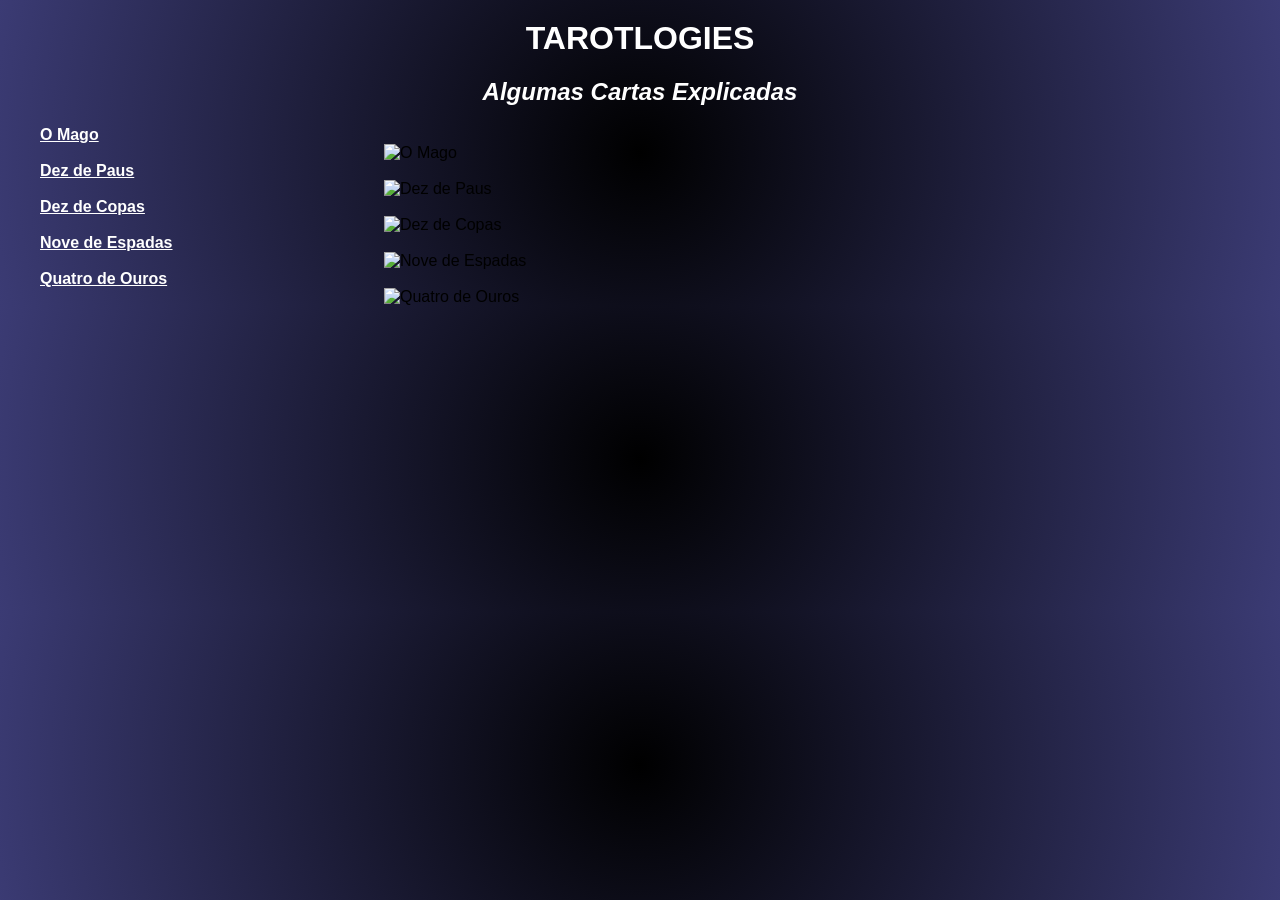
==== index.html @ f6b9224a "Add files via upload" ====
<!DOCTYPE html>
<html lang="pt-br">
<head>
    <meta charset="UTF-8">
    <meta name="viewport" content="width=device-width, initial-scale=1.0">
    <link rel="shortcut icon" type="image/x-icon" href="imagens/solzin.ico">
    <link rel="stylesheet" href="estilocapoeira.css">
    <title>Tarotlogies - 5 Cartas Explicadas</title>
</head>
<body>
    <h1><strong>TAROTLOGIES</strong></h1>
    <h2><i>Algumas Cartas Explicadas</i></h2>
    <a href="mago.html"><strong>O Mago</strong></a>
    <img src="imagens/mago.jpg" alt="O Mago" style="display: block; margin-left: auto; margin-right: auto; width: 40%;">
    
    <a href="dezpaus.html"><strong>Dez de Paus</strong></a>
    <img src="imagens/dezpaus.jpg" alt="Dez de Paus" style="display: block; margin-left: auto; margin-right: auto; width: 40%;">
     
    <a href="dezcopas.html"><strong>Dez de Copas</strong></a>
    <img src="imagens/dezcopas.jpg" alt="Dez de Copas" style="display: block; margin-left: auto; margin-right: auto; width: 40%;">
     
    <a href="noveespadas.html"><strong>Nove de Espadas</strong></a>
    <img src="imagens/noveespadas.webp" alt="Nove de Espadas" style="display: block; margin-left: auto; margin-right: auto; width: 40%;">
     
    <a href="quatroouros.html"><strong>Quatro de Ouros</strong></a>
    <img src="imagens/quatro-de-ouros.jpg" alt="Quatro de Ouros" style="display: block; margin-left: auto; margin-right: auto; width: 40%;">
    </body>
    </body>
</html>
---- estilocapoeira.css ----
body {font-family: Arial, sans-serif; margin: 0; padding: 0; background-image: radial-gradient(circle, black, rgb(59, 59, 116));}
h1 {text-align: center; margin-top: 20px; color : white;}
h2 {text-align: center; margin-top: 10px; color: white;}
a {color: white; text-align: center; margin: 40px;}
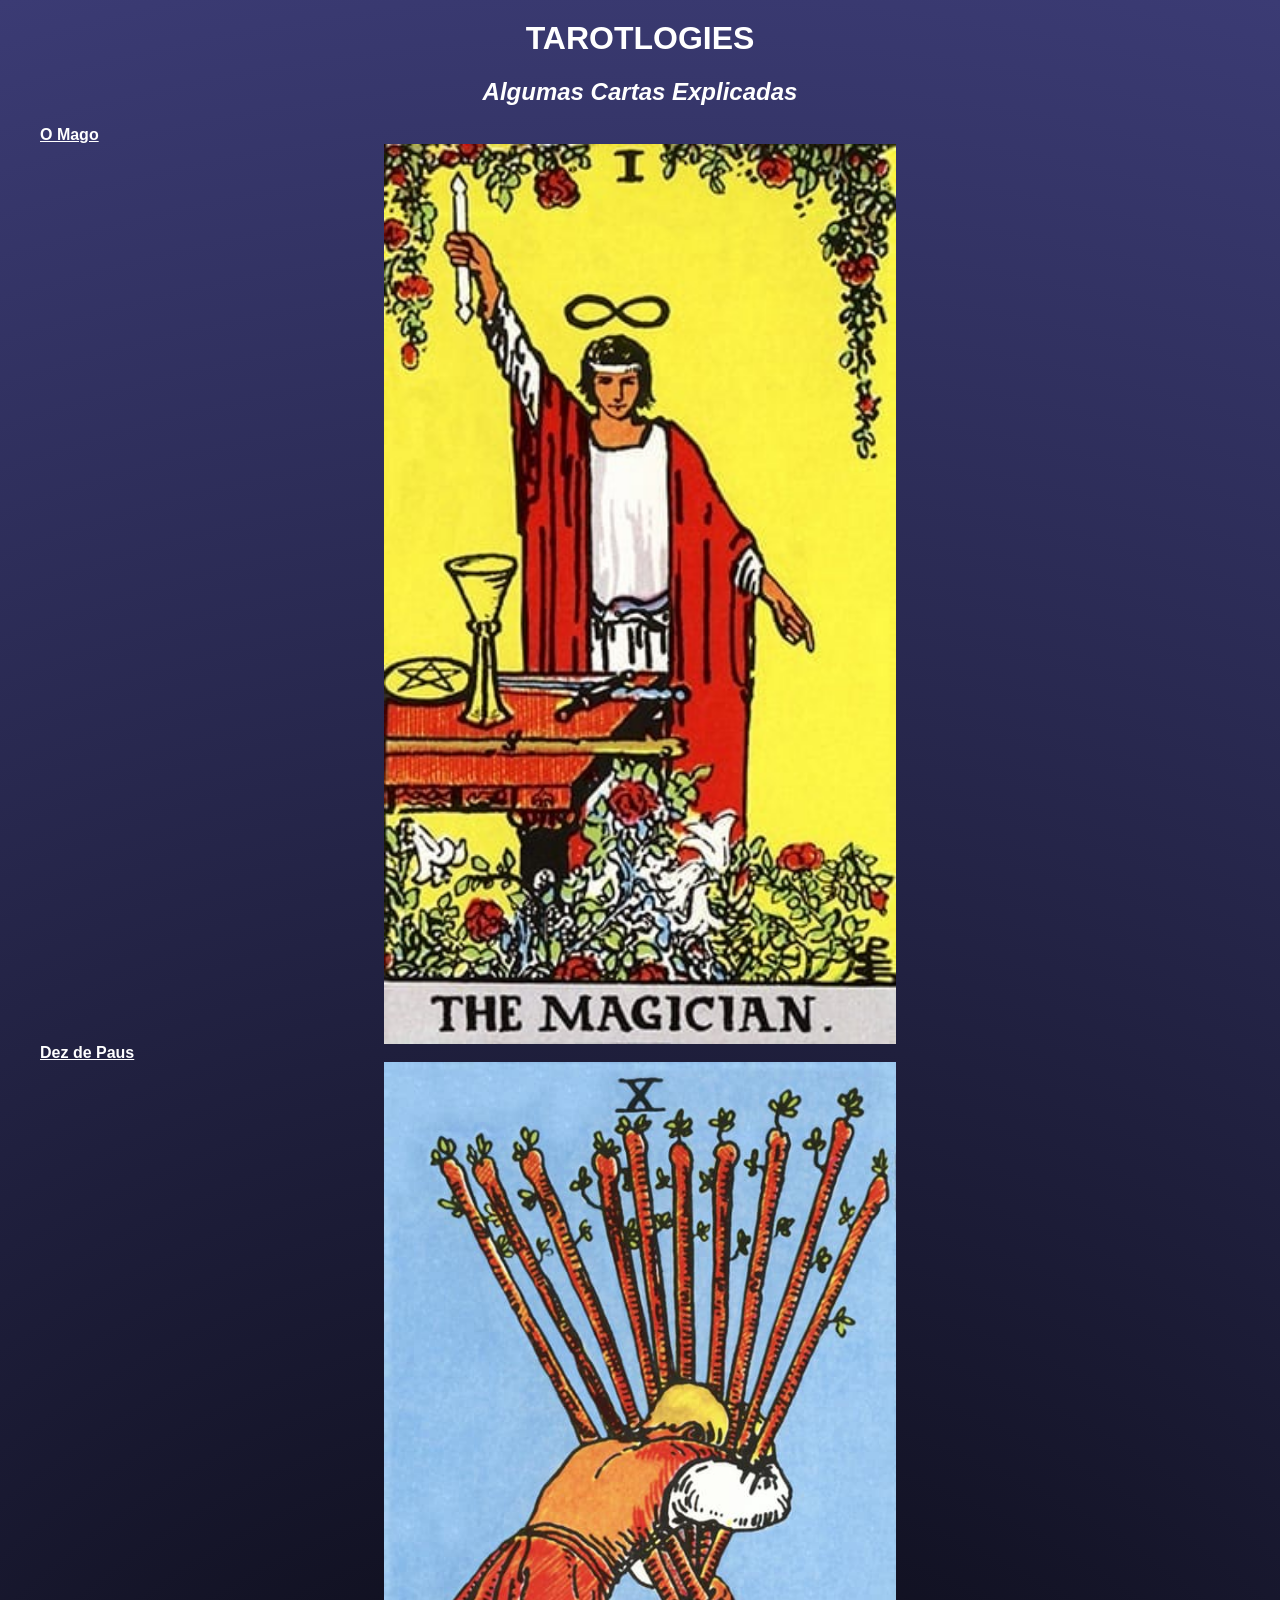
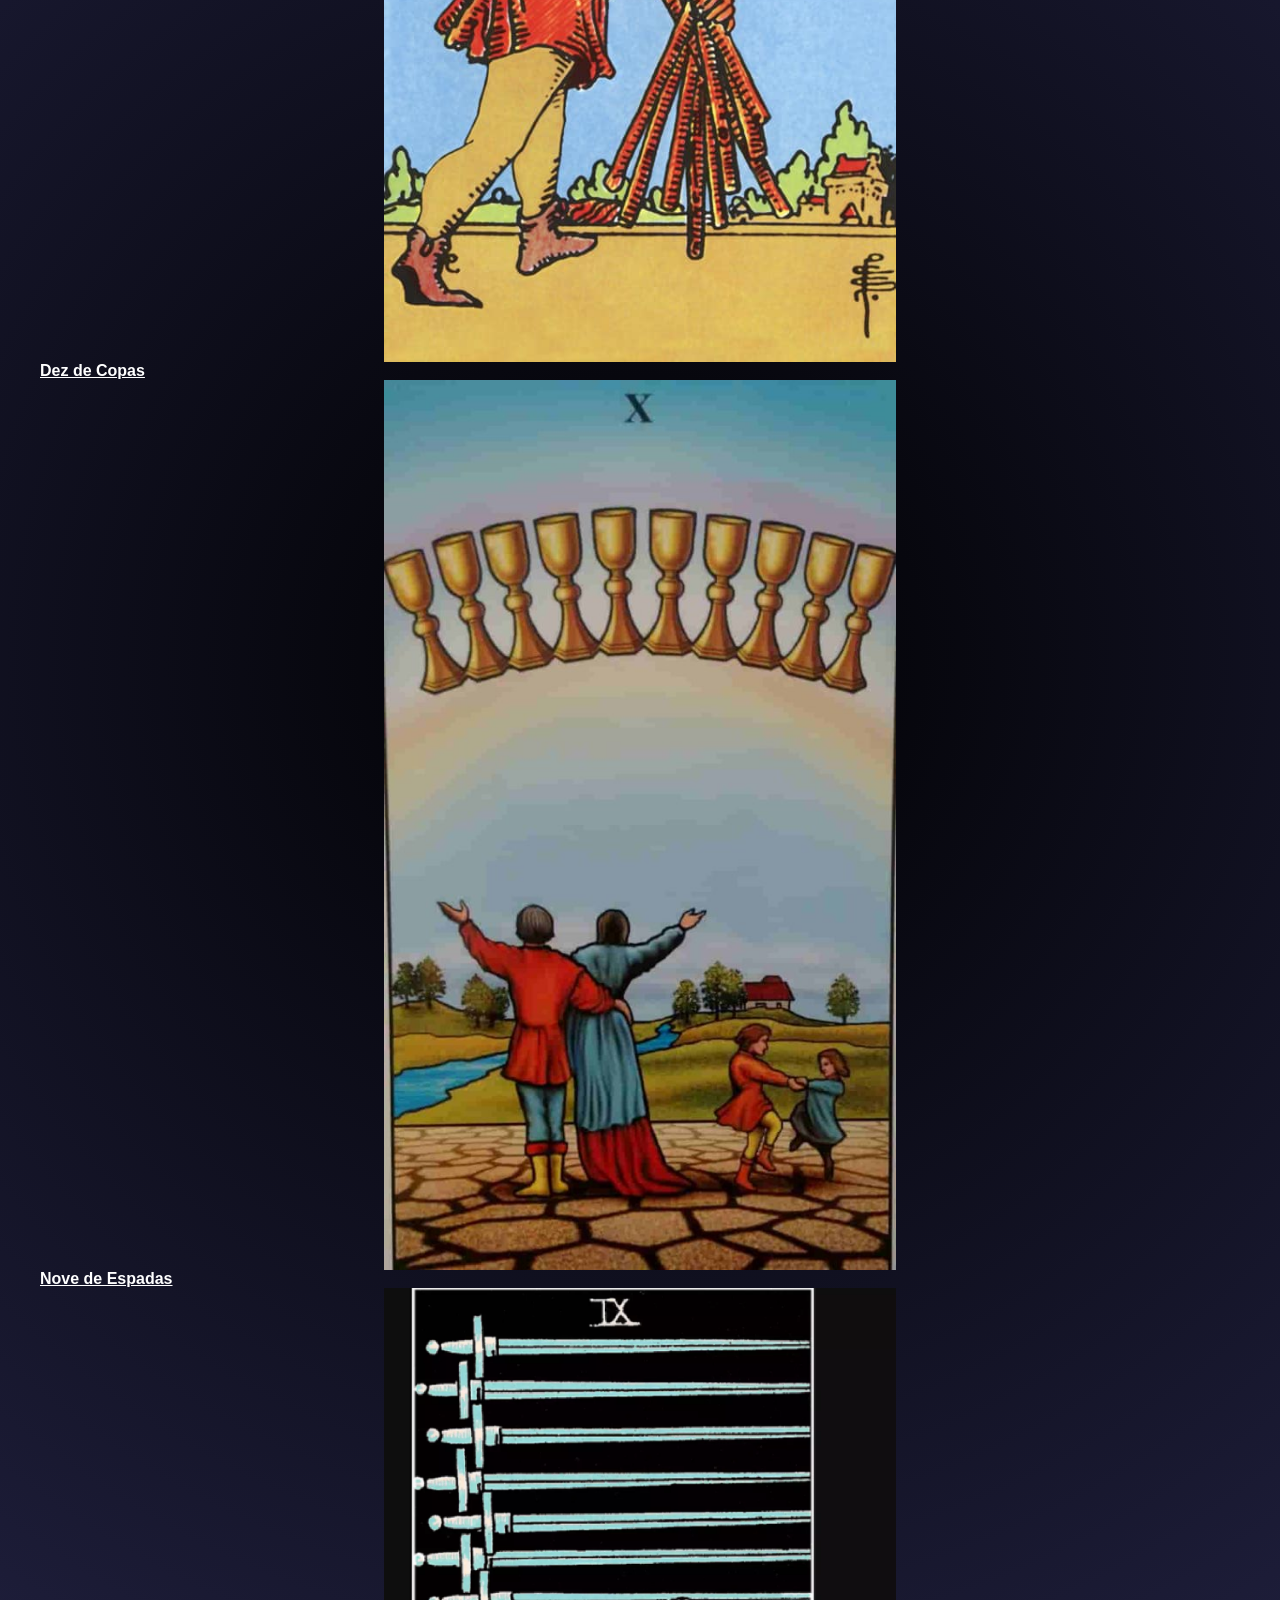
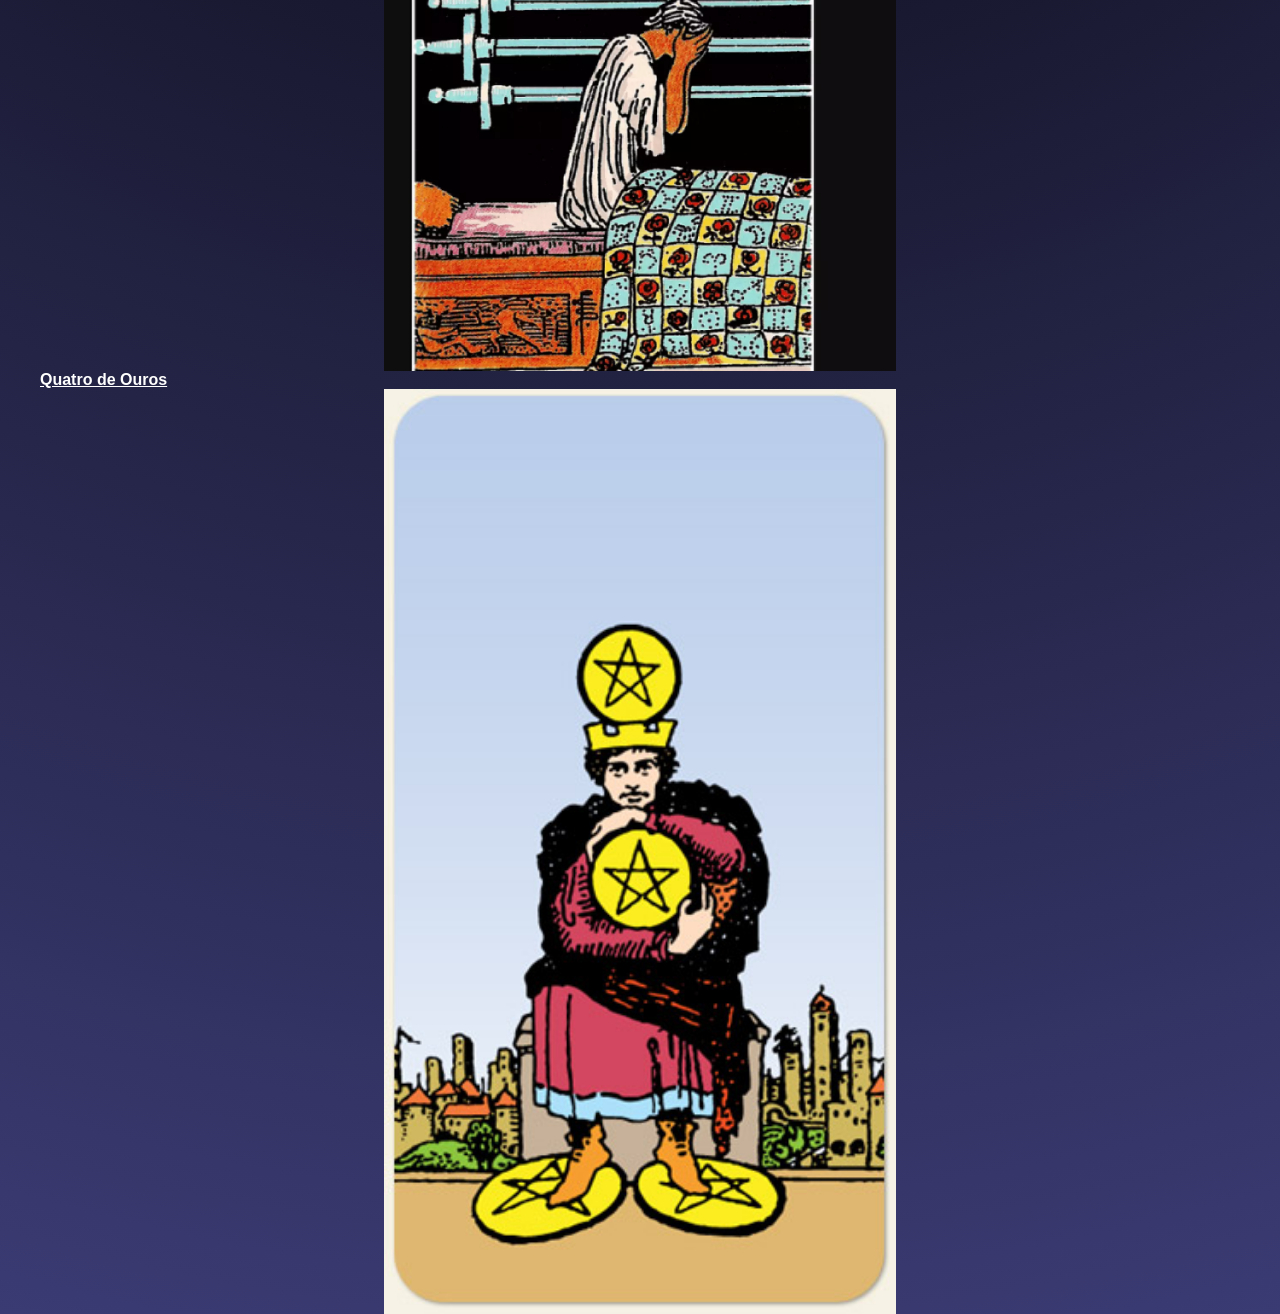
==== commit 91fe78e8: "Update index.html" ====
--- a/index.html
+++ b/index.html
@@ -11,19 +11,19 @@
     <h1><strong>TAROTLOGIES</strong></h1>
     <h2><i>Algumas Cartas Explicadas</i></h2>
     <a href="mago.html"><strong>O Mago</strong></a>
-    <img src="imagens/mago.jpg" alt="O Mago" style="display: block; margin-left: auto; margin-right: auto; width: 40%;">
+    <img src="mago.jpg" alt="O Mago" style="display: block; margin-left: auto; margin-right: auto; width: 40%;">
     
     <a href="dezpaus.html"><strong>Dez de Paus</strong></a>
-    <img src="imagens/dezpaus.jpg" alt="Dez de Paus" style="display: block; margin-left: auto; margin-right: auto; width: 40%;">
+    <img src="dezpaus.jpg" alt="Dez de Paus" style="display: block; margin-left: auto; margin-right: auto; width: 40%;">
      
     <a href="dezcopas.html"><strong>Dez de Copas</strong></a>
-    <img src="imagens/dezcopas.jpg" alt="Dez de Copas" style="display: block; margin-left: auto; margin-right: auto; width: 40%;">
+    <img src="dezcopas.jpg" alt="Dez de Copas" style="display: block; margin-left: auto; margin-right: auto; width: 40%;">
      
     <a href="noveespadas.html"><strong>Nove de Espadas</strong></a>
-    <img src="imagens/noveespadas.webp" alt="Nove de Espadas" style="display: block; margin-left: auto; margin-right: auto; width: 40%;">
+    <img src="noveespadas.webp" alt="Nove de Espadas" style="display: block; margin-left: auto; margin-right: auto; width: 40%;">
      
     <a href="quatroouros.html"><strong>Quatro de Ouros</strong></a>
-    <img src="imagens/quatro-de-ouros.jpg" alt="Quatro de Ouros" style="display: block; margin-left: auto; margin-right: auto; width: 40%;">
+    <img src="quatro-de-ouros.jpg" alt="Quatro de Ouros" style="display: block; margin-left: auto; margin-right: auto; width: 40%;">
     </body>
     </body>
-</html>+</html>
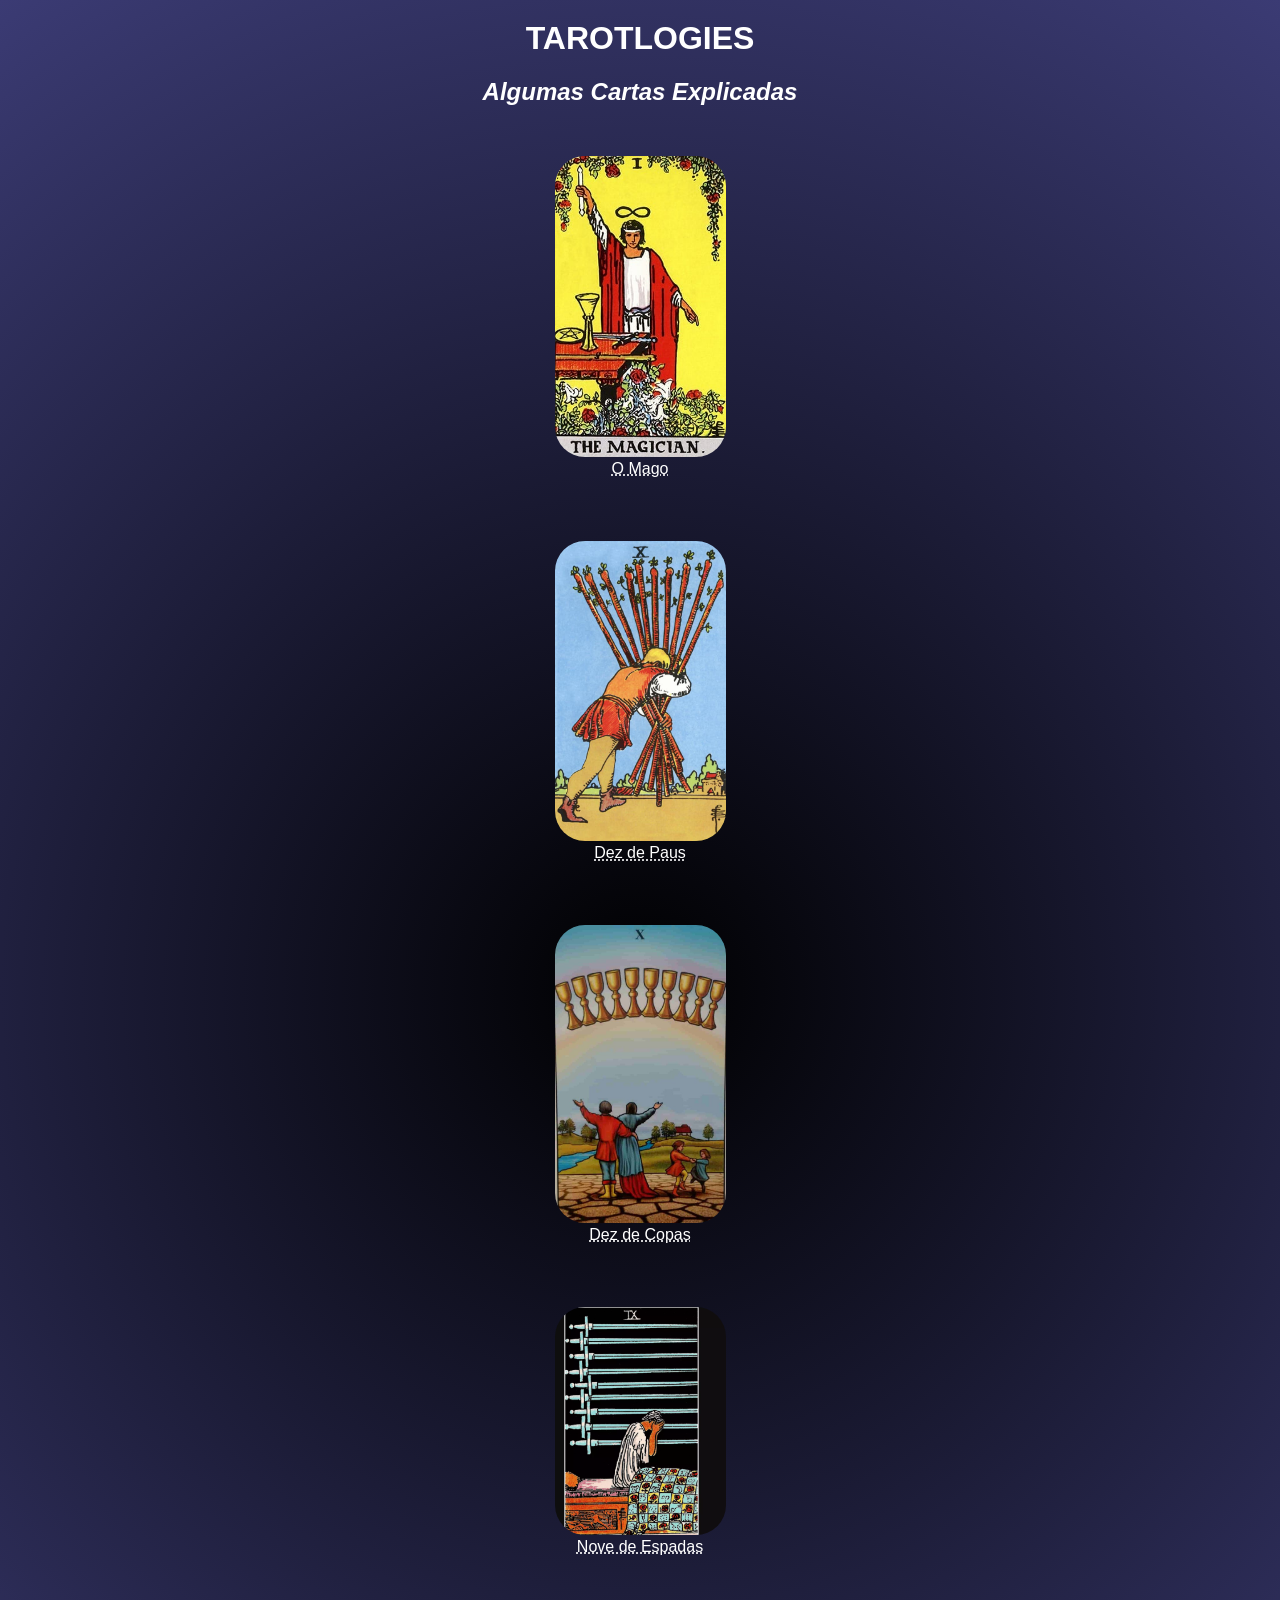
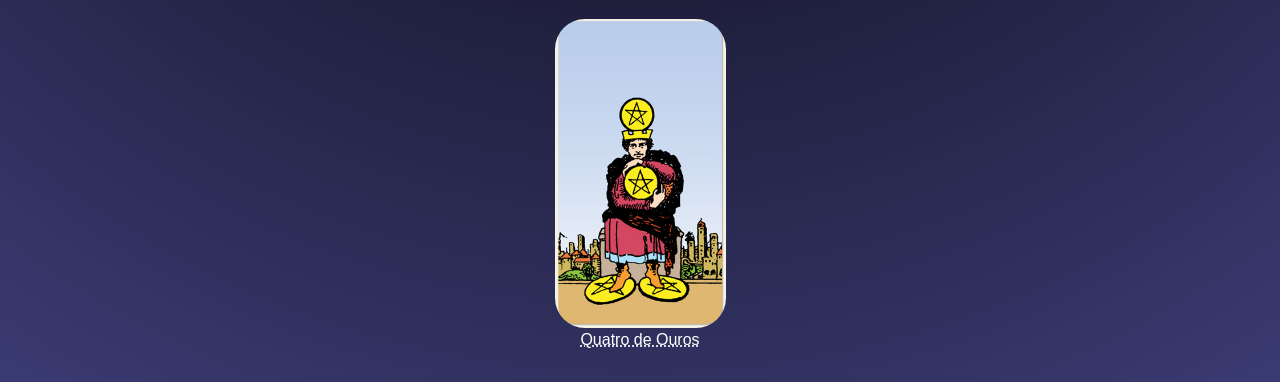
==== commit c053fc13: "Update index.html" ====
--- a/index.html
+++ b/index.html
@@ -3,27 +3,48 @@
 <head>
     <meta charset="UTF-8">
     <meta name="viewport" content="width=device-width, initial-scale=1.0">
-    <link rel="shortcut icon" type="image/x-icon" href="imagens/solzin.ico">
+    <link rel="shortcut icon" type="image/x-icon" href="solzin.ico">
     <link rel="stylesheet" href="estilocapoeira.css">
     <title>Tarotlogies - 5 Cartas Explicadas</title>
 </head>
 <body>
     <h1><strong>TAROTLOGIES</strong></h1>
     <h2><i>Algumas Cartas Explicadas</i></h2>
-    <a href="mago.html"><strong>O Mago</strong></a>
-    <img src="mago.jpg" alt="O Mago" style="display: block; margin-left: auto; margin-right: auto; width: 40%;">
     
-    <a href="dezpaus.html"><strong>Dez de Paus</strong></a>
-    <img src="dezpaus.jpg" alt="Dez de Paus" style="display: block; margin-left: auto; margin-right: auto; width: 40%;">
-     
-    <a href="dezcopas.html"><strong>Dez de Copas</strong></a>
-    <img src="dezcopas.jpg" alt="Dez de Copas" style="display: block; margin-left: auto; margin-right: auto; width: 40%;">
-     
-    <a href="noveespadas.html"><strong>Nove de Espadas</strong></a>
-    <img src="noveespadas.webp" alt="Nove de Espadas" style="display: block; margin-left: auto; margin-right: auto; width: 40%;">
-     
-    <a href="quatroouros.html"><strong>Quatro de Ouros</strong></a>
-    <img src="quatro-de-ouros.jpg" alt="Quatro de Ouros" style="display: block; margin-left: auto; margin-right: auto; width: 40%;">
-    </body>
-    </body>
+<figure>
+    <a href="mago.html">
+        <img src="mago.jpg" alt="O Mago" style="margin-left: auto; margin-right: auto; width: 15%;">
+    </a>
+    <figcaption><abbr title="O Mago é uma carta do Tarô que simboliza a habilidade de manifestar desejos e transformar ideias em realidade...">O Mago</abbr></figcaption>
+</figure>
+    
+<figure>
+    <a href="dezpaus.html">
+        <img src="dezpaus.jpg" alt="Dez de Paus" style="margin-left: auto; margin-right: auto; width: 15%;">
+    </a>
+    <figcaption><abbr title="O Dez de Paus é uma carta do Tarô que simboliza a transformação...">Dez de Paus</abbr></figcaption>
+</figure>
+
+<figure>
+    <a href="dezcopas.html">
+        <img src="dezcopas.jpg" alt="Dez de Copas" style="margin-left: auto; margin-right: auto; width: 15%;">
+    </a>
+    <figcaption><abbr title="O Dez de Copas é uma carta do Tarô que simboliza a abundância emocional...">Dez de Copas</abbr></figcaption>
+</figure>
+
+<figure>
+    <a href="noveespadas.html">
+        <img src="noveespadas.webp" alt="Nove de Espadas" style="margin-left: auto; margin-right: auto; width: 15%;">
+    </a>
+    <figcaption><abbr title="O Nove de Espadas é uma carta do Tarô que simboliza a confronto e a necessidade de superar desafios...">Nove de Espadas</abbr></figcaption>
+</figure>
+
+<figure>
+    <a href="quatroouros.html">
+        <img src="quatro-de-ouros.jpg" alt="Quatro de Ouros" style="margin-left: auto; margin-right: auto; width: 15%;">
+    </a>
+    <figcaption><abbr title="O Quatro de Ouros é uma carta do Tarô que simboliza a estabilidade e a segurança...">Quatro de Ouros</abbr></figcaption>
+</figure>
+
+</body>
 </html>
--- a/estilocapoeira.css
+++ b/estilocapoeira.css
@@ -1,4 +1,20 @@
 body {font-family: Arial, sans-serif; margin: 0; padding: 0; background-image: radial-gradient(circle, black, rgb(59, 59, 116));}
 h1 {text-align: center; margin-top: 20px; color : white;}
 h2 {text-align: center; margin-top: 10px; color: white;}
-a {color: white; text-align: center; margin: 40px;}+figure {
+  padding: 30px;
+  margin-top: auto;
+  margin-bottom: auto;}
+
+img {
+  display: block;
+  margin-left: auto;
+  margin-right: auto;
+  width: 15%;
+  border-radius: 30px;}
+
+figcaption {
+  color: white;
+  font-style: bold;
+  padding: 3px;
+  text-align: center;}
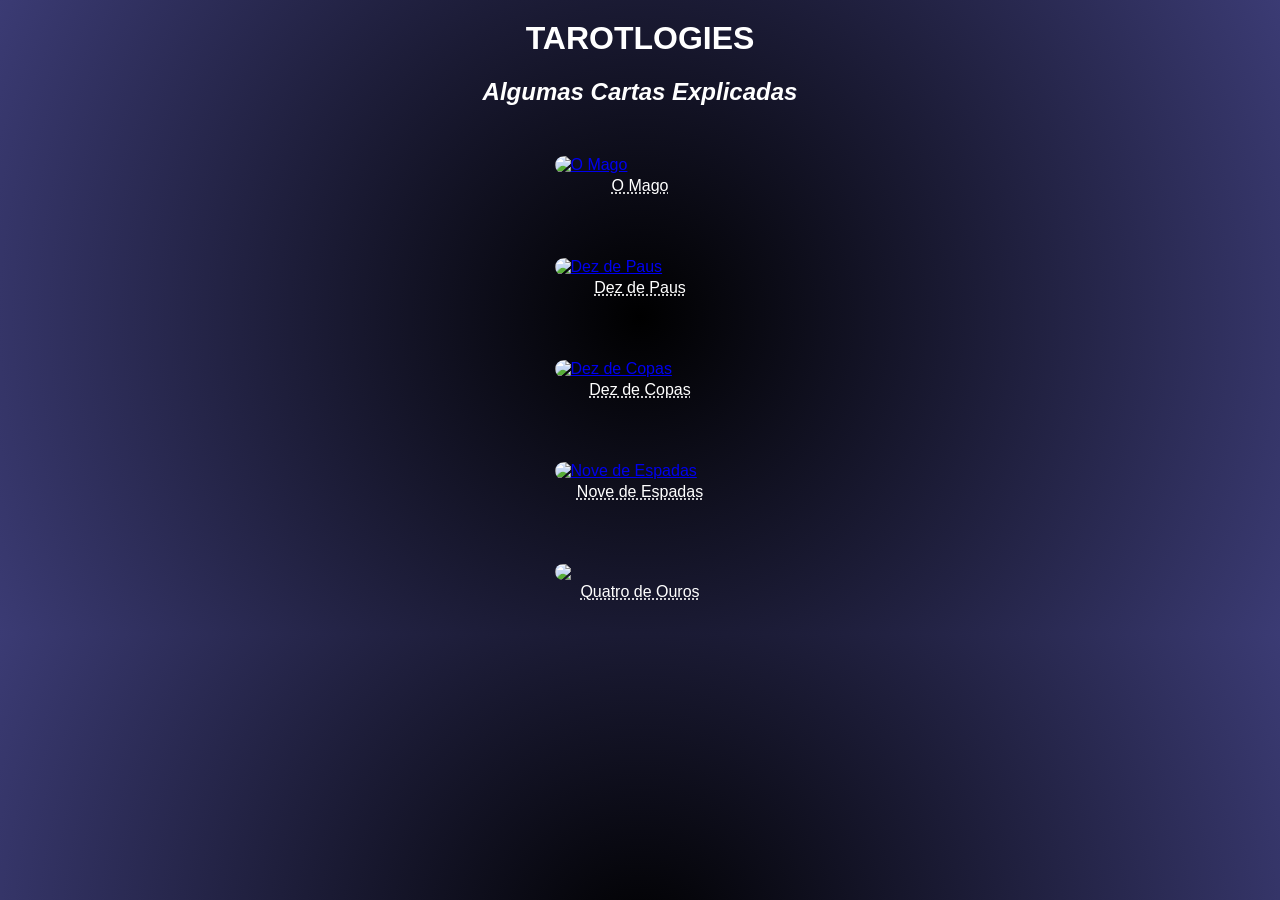
==== commit 06a9ce8e: "Update index.html" ====
--- a/index.html
+++ b/index.html
@@ -13,38 +13,41 @@
     
 <figure>
     <a href="mago.html">
-        <img src="mago.jpg" alt="O Mago" style="margin-left: auto; margin-right: auto; width: 15%;">
+        <img src="mago.jpeg" alt="O Mago" style="margin-left: auto; margin-right: auto; width: 15%;">
     </a>
     <figcaption><abbr title="O Mago é uma carta do Tarô que simboliza a habilidade de manifestar desejos e transformar ideias em realidade...">O Mago</abbr></figcaption>
 </figure>
-    
+
 <figure>
     <a href="dezpaus.html">
-        <img src="dezpaus.jpg" alt="Dez de Paus" style="margin-left: auto; margin-right: auto; width: 15%;">
+        <img src="dezpaus.jpeg" alt="Dez de Paus" style="margin-left: auto; margin-right: auto; width: 15%;">
     </a>
     <figcaption><abbr title="O Dez de Paus é uma carta do Tarô que simboliza a transformação...">Dez de Paus</abbr></figcaption>
 </figure>
 
 <figure>
     <a href="dezcopas.html">
-        <img src="dezcopas.jpg" alt="Dez de Copas" style="margin-left: auto; margin-right: auto; width: 15%;">
+        <img src="dezcopas.jpeg" alt="Dez de Copas" style="margin-left: auto; margin-right: auto; width: 15%;">
     </a>
     <figcaption><abbr title="O Dez de Copas é uma carta do Tarô que simboliza a abundância emocional...">Dez de Copas</abbr></figcaption>
 </figure>
 
 <figure>
     <a href="noveespadas.html">
-        <img src="noveespadas.webp" alt="Nove de Espadas" style="margin-left: auto; margin-right: auto; width: 15%;">
+        <img src="noveespadas.jpeg" alt="Nove de Espadas" style="margin-left: auto; margin-right: auto; width: 15%;">
     </a>
     <figcaption><abbr title="O Nove de Espadas é uma carta do Tarô que simboliza a confronto e a necessidade de superar desafios...">Nove de Espadas</abbr></figcaption>
 </figure>
 
 <figure>
     <a href="quatroouros.html">
-        <img src="quatro-de-ouros.jpg" alt="Quatro de Ouros" style="margin-left: auto; margin-right: auto; width: 15%;">
+        <img src="quatroourous.jpeg"Quatro de Ouros" style="margin-left: auto; margin-right: auto; width: 15%;">
     </a>
     <figcaption><abbr title="O Quatro de Ouros é uma carta do Tarô que simboliza a estabilidade e a segurança...">Quatro de Ouros</abbr></figcaption>
 </figure>
 
 </body>
 </html>
+
+</body>
+</html>
